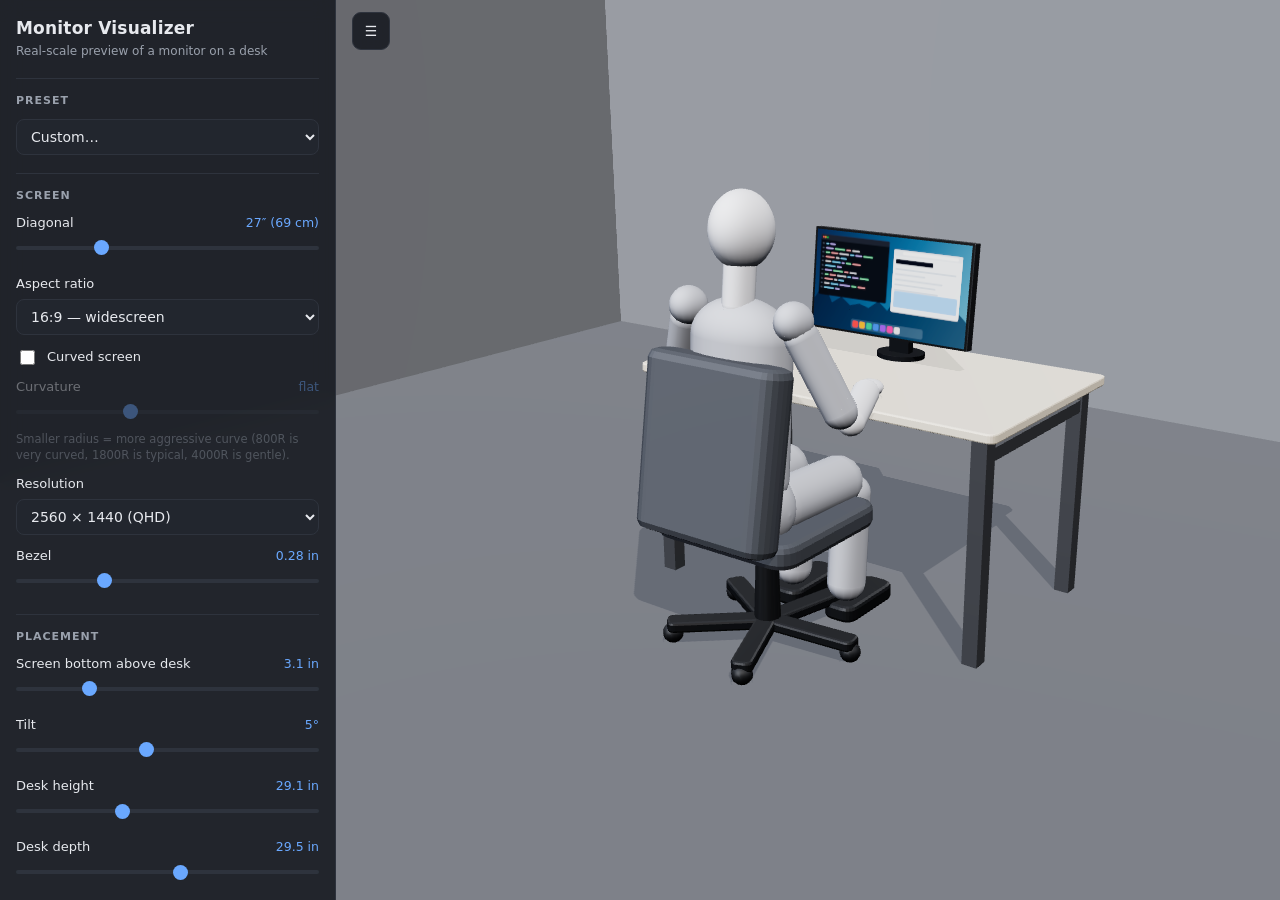
==== public/index.html @ 73b983cd "Serve the site from public/ with Cloudflare caching headers Cloudflare Pages uploads everything unde" ====
<!doctype html>
<html lang="en">
<head>
<meta charset="utf-8" />
<meta name="viewport" content="width=device-width, initial-scale=1, viewport-fit=cover" />
<title>Monitor Visualizer — see your screen at real scale</title>
<meta name="description" content="Enter a monitor's diagonal, aspect ratio and curvature and see it at true scale on a desk, with a seated person for reference." />
<link rel="icon" href="data:image/svg+xml,<svg xmlns='http://www.w3.org/2000/svg' viewBox='0 0 32 32'><text y='26' font-size='26'>🖥️</text></svg>" />
<link rel="stylesheet" href="styles.css" />
<script type="importmap">
{
  "imports": {
    "three": "./vendor/three-0.160.1/three.module.js",
    "three/addons/": "./vendor/three-0.160.1/addons/"
  }
}
</script>
</head>
<body>
  <div id="app">
    <canvas id="view"></canvas>

    <div id="loading"><div class="spinner"></div><p>Loading 3D scene…</p></div>

    <button id="panel-toggle" aria-expanded="true" aria-controls="panel" title="Show/hide controls">☰</button>

    <aside id="panel">
      <header>
        <h1>Monitor Visualizer</h1>
        <p class="sub">Real-scale preview of a monitor on a desk</p>
      </header>

      <section>
        <h2>Preset</h2>
        <div class="row">
          <select id="preset" aria-label="Monitor preset"></select>
        </div>
      </section>

      <section>
        <h2>Screen</h2>

        <label class="field">
          <span class="label">Diagonal <output id="diagonal-out"></output></span>
          <input type="range" id="diagonal" min="13" max="65" step="0.5" value="27" />
        </label>

        <label class="field">
          <span class="label">Aspect ratio</span>
          <select id="aspect">
            <option value="4:3">4:3 — classic</option>
            <option value="3:2">3:2</option>
            <option value="16:10">16:10</option>
            <option value="16:9" selected>16:9 — widescreen</option>
            <option value="21:9">21:9 — ultrawide</option>
            <option value="32:9">32:9 — super ultrawide</option>
            <option value="32:10">32:10</option>
          </select>
        </label>

        <label class="field checkbox">
          <input type="checkbox" id="curved" />
          <span>Curved screen</span>
        </label>

        <label class="field" id="curve-field">
          <span class="label">Curvature <output id="curve-out"></output></span>
          <input type="range" id="curve" min="500" max="4000" step="50" value="1800" />
          <span class="hint">Smaller radius = more aggressive curve (800R is very curved, 1800R is typical, 4000R is gentle).</span>
        </label>

        <label class="field">
          <span class="label">Resolution</span>
          <select id="resolution">
            <option value="1920x1080">1920 × 1080 (FHD)</option>
            <option value="2560x1440" selected>2560 × 1440 (QHD)</option>
            <option value="3840x2160">3840 × 2160 (4K UHD)</option>
            <option value="2560x1080">2560 × 1080 (UW FHD)</option>
            <option value="3440x1440">3440 × 1440 (UW QHD)</option>
            <option value="3840x1600">3840 × 1600 (UW QHD+)</option>
            <option value="5120x2160">5120 × 2160 (5K2K)</option>
            <option value="3840x1080">3840 × 1080 (DFHD)</option>
            <option value="5120x1440">5120 × 1440 (DQHD)</option>
            <option value="7680x2160">7680 × 2160 (DUHD)</option>
          </select>
        </label>

        <label class="field">
          <span class="label">Bezel <output id="bezel-out"></output></span>
          <input type="range" id="bezel" min="0" max="25" step="1" value="7" />
        </label>
      </section>

      <section>
        <h2>Placement</h2>

        <label class="field">
          <span class="label">Screen bottom above desk <output id="riser-out"></output></span>
          <input type="range" id="riser" min="0" max="35" step="0.5" value="8" />
        </label>

        <label class="field">
          <span class="label">Tilt <output id="tilt-out"></output></span>
          <input type="range" id="tilt" min="-10" max="25" step="1" value="5" />
        </label>

        <label class="field">
          <span class="label">Desk height <output id="deskHeight-out"></output></span>
          <input type="range" id="deskHeight" min="55" max="110" step="0.5" value="74" />
        </label>

        <label class="field">
          <span class="label">Desk depth <output id="deskDepth-out"></output></span>
          <input type="range" id="deskDepth" min="45" max="100" step="1" value="75" />
        </label>
      </section>

      <section>
        <h2>Person</h2>

        <label class="field">
          <span class="label">Height <output id="personHeight-out"></output></span>
          <input type="range" id="personHeight" min="140" max="210" step="1" value="175" />
        </label>

        <label class="field">
          <span class="label">Eye-to-screen distance <output id="distance-out"></output></span>
          <input type="range" id="distance" min="30" max="150" step="1" value="70" />
        </label>

        <label class="field checkbox">
          <input type="checkbox" id="showPerson" checked />
          <span>Show person &amp; chair</span>
        </label>
      </section>

      <section>
        <h2>View</h2>
        <div class="views" role="group" aria-label="Camera views">
          <button type="button" data-view="orbit" class="active">Orbit</button>
          <button type="button" data-view="eye">Eye level</button>
          <button type="button" data-view="front">Front</button>
          <button type="button" data-view="side">Side</button>
          <button type="button" data-view="top">Top</button>
        </div>
        <p class="hint" id="view-hint" hidden></p>

        <label class="field">
          <span class="label">On screen</span>
          <select id="content">
            <option value="desktop" selected>Desktop</option>
            <option value="grid">Test grid</option>
            <option value="photo">Photo</option>
            <option value="game">Game</option>
            <option value="off">Powered off</option>
          </select>
        </label>

        <div class="toggles">
          <label class="field checkbox">
            <input type="checkbox" id="guides" />
            <span>Field-of-view guides</span>
          </label>
          <label class="field checkbox">
            <input type="checkbox" id="units" />
            <span>Metric units</span>
          </label>
        </div>
      </section>

      <section id="stats">
        <h2>Numbers</h2>
        <dl>
          <div><dt>Panel size</dt><dd id="st-size">—</dd></div>
          <div><dt>Screen area</dt><dd id="st-area">—</dd></div>
          <div><dt>Pixel density</dt><dd id="st-ppi">—</dd></div>
          <div><dt>Curve depth</dt><dd id="st-sagitta">—</dd></div>
          <div><dt>Wrap angle</dt><dd id="st-wrap">—</dd></div>
          <div><dt>Horizontal FOV</dt><dd id="st-hfov">—</dd></div>
          <div><dt>Vertical FOV</dt><dd id="st-vfov">—</dd></div>
          <div><dt>Eye vs. screen top</dt><dd id="st-eye">—</dd></div>
        </dl>
        <p class="note" id="st-note"></p>
      </section>

      <footer>
        <button type="button" id="share">Copy shareable link</button>
        <button type="button" id="reset">Reset</button>
        <p class="tip">Drag to orbit · scroll to zoom · right-drag to pan</p>
      </footer>
    </aside>
  </div>

  <script type="module" src="src/main.js"></script>
</body>
</html>
---- public/styles.css ----
:root {
  --bg: #14161a;
  --panel: #1b1e24;
  --panel-2: #22262e;
  --line: #2e333d;
  --text: #e7e9ee;
  --muted: #9aa1ad;
  --accent: #6aa8ff;
  --accent-2: #47d5a6;
  --radius: 10px;
}

* { box-sizing: border-box; }

html, body {
  margin: 0;
  height: 100%;
  background: var(--bg);
  color: var(--text);
  font: 14px/1.45 ui-sans-serif, system-ui, -apple-system, "Segoe UI", Roboto, Helvetica, Arial, sans-serif;
  overflow: hidden;
}

#app { position: fixed; inset: 0; }

#view { position: absolute; inset: 0; width: 100%; height: 100%; display: block; touch-action: none; }

/* ---------- loading ---------- */
#loading {
  position: absolute; inset: 0; display: grid; place-content: center; gap: 14px;
  justify-items: center; background: var(--bg); color: var(--muted); z-index: 20;
  transition: opacity .4s ease;
}
#loading.hidden { opacity: 0; pointer-events: none; }
.spinner {
  width: 28px; height: 28px; border-radius: 50%;
  border: 2px solid var(--line); border-top-color: var(--accent);
  animation: spin 0.9s linear infinite;
}
@keyframes spin { to { transform: rotate(360deg); } }

/* ---------- panel ---------- */
#panel {
  position: absolute; top: 0; left: 0; bottom: 0; width: 336px; z-index: 10;
  background: color-mix(in srgb, var(--panel) 92%, transparent);
  backdrop-filter: blur(10px);
  border-right: 1px solid var(--line);
  overflow-y: auto; overscroll-behavior: contain;
  padding: 16px 16px 24px;
  transition: transform .25s ease;
}
#panel.collapsed { transform: translateX(-100%); }

#panel header h1 { margin: 0; font-size: 17px; letter-spacing: .2px; }
#panel header .sub { margin: 2px 0 0; color: var(--muted); font-size: 12px; }

#panel section {
  margin-top: 18px; padding-top: 14px; border-top: 1px solid var(--line);
}
#panel h2 {
  margin: 0 0 10px; font-size: 11px; text-transform: uppercase;
  letter-spacing: .09em; color: var(--muted); font-weight: 600;
}

.field { display: block; margin-bottom: 12px; }
.field .label {
  display: flex; justify-content: space-between; align-items: baseline;
  gap: 8px; margin-bottom: 5px; font-size: 13px;
}
.field output { color: var(--accent); font-variant-numeric: tabular-nums; font-size: 12.5px; }
.field .hint, p.hint { display: block; margin: 5px 0 0; color: var(--muted); font-size: 11.5px; line-height: 1.35; }
p.hint { margin-bottom: 12px; }

.field.checkbox {
  display: flex; align-items: center; gap: 9px; font-size: 13px; margin-bottom: 10px; cursor: pointer;
}
.field.checkbox input { accent-color: var(--accent); width: 15px; height: 15px; }

.toggles { display: grid; gap: 2px; }

select, button {
  font: inherit; color: var(--text); background: var(--panel-2);
  border: 1px solid var(--line); border-radius: 8px; padding: 8px 10px; width: 100%;
}
select { cursor: pointer; }
select:focus-visible, button:focus-visible, input:focus-visible { outline: 2px solid var(--accent); outline-offset: 1px; }

input[type="range"] {
  -webkit-appearance: none; appearance: none; width: 100%; height: 20px;
  background: transparent; cursor: pointer; margin: 0;
}
input[type="range"]::-webkit-slider-runnable-track {
  height: 4px; border-radius: 3px; background: var(--line);
}
input[type="range"]::-webkit-slider-thumb {
  -webkit-appearance: none; appearance: none; width: 15px; height: 15px; margin-top: -5.5px;
  border-radius: 50%; background: var(--accent); border: 0;
}
input[type="range"]::-moz-range-track { height: 4px; border-radius: 3px; background: var(--line); }
input[type="range"]::-moz-range-thumb { width: 15px; height: 15px; border: 0; border-radius: 50%; background: var(--accent); }

#curve-field.disabled { opacity: .38; pointer-events: none; }

.views { display: grid; grid-template-columns: repeat(3, 1fr); gap: 6px; margin-bottom: 12px; }
.views button { padding: 7px 4px; font-size: 12.5px; }
.views button.active { background: var(--accent); border-color: var(--accent); color: #0d1117; font-weight: 600; }

#stats dl { margin: 0; display: grid; gap: 6px; }
#stats dl > div { display: flex; justify-content: space-between; gap: 10px; font-size: 12.5px; }
#stats dt { color: var(--muted); }
#stats dd { margin: 0; text-align: right; font-variant-numeric: tabular-nums; }
#stats .note { margin: 10px 0 0; font-size: 11.5px; color: var(--accent-2); line-height: 1.4; min-height: 1em; }

#panel footer { margin-top: 18px; padding-top: 14px; border-top: 1px solid var(--line); display: grid; gap: 8px; }
#panel footer button:hover { border-color: var(--accent); }
#panel footer .tip { margin: 4px 0 0; color: var(--muted); font-size: 11.5px; text-align: center; }

#panel-toggle {
  position: absolute; top: 12px; left: 352px; z-index: 11;
  width: 38px; height: 38px; padding: 0; border-radius: 9px;
  background: color-mix(in srgb, var(--panel) 92%, transparent);
  backdrop-filter: blur(10px); cursor: pointer; transition: left .25s ease;
}
#panel.collapsed ~ #panel-toggle,
#panel-toggle.shifted { left: 12px; }

@media (max-width: 720px) {
  #panel { width: min(88vw, 336px); }
  #panel-toggle { left: auto; right: 12px; }
  #panel-toggle.shifted { left: auto; right: 12px; }
}
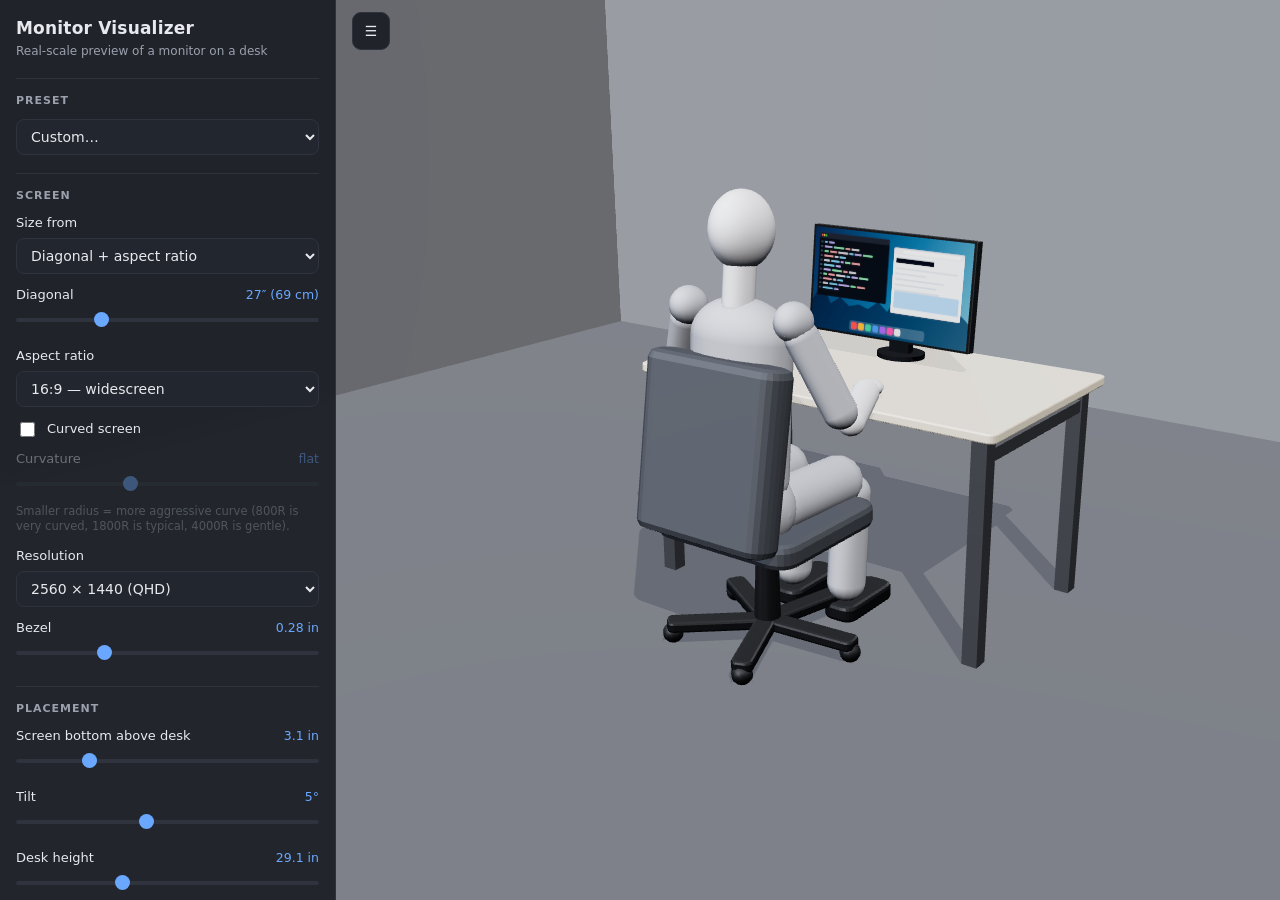
==== commit 50f953bc: "Add exact width x height entry as an alternative to diagonal + aspect Spec sheets quote a display ar" ====
--- a/public/index.html
+++ b/public/index.html
@@ -41,22 +41,47 @@
         <h2>Screen</h2>
 
         <label class="field">
-          <span class="label">Diagonal <output id="diagonal-out"></output></span>
-          <input type="range" id="diagonal" min="13" max="65" step="0.5" value="27" />
-        </label>
-
-        <label class="field">
-          <span class="label">Aspect ratio</span>
-          <select id="aspect">
-            <option value="4:3">4:3 — classic</option>
-            <option value="3:2">3:2</option>
-            <option value="16:10">16:10</option>
-            <option value="16:9" selected>16:9 — widescreen</option>
-            <option value="21:9">21:9 — ultrawide</option>
-            <option value="32:9">32:9 — super ultrawide</option>
-            <option value="32:10">32:10</option>
+          <span class="label">Size from</span>
+          <select id="sizeMode">
+            <option value="diagonal" selected>Diagonal + aspect ratio</option>
+            <option value="manual">Exact width × height</option>
           </select>
         </label>
+
+        <div id="size-diagonal">
+          <label class="field">
+            <span class="label">Diagonal <output id="diagonal-out"></output></span>
+            <input type="range" id="diagonal" min="13" max="65" step="0.5" value="27" />
+          </label>
+
+          <label class="field">
+            <span class="label">Aspect ratio</span>
+            <select id="aspect">
+              <option value="4:3">4:3 — classic</option>
+              <option value="3:2">3:2</option>
+              <option value="16:10">16:10</option>
+              <option value="16:9" selected>16:9 — widescreen</option>
+              <option value="21:9">21:9 — ultrawide</option>
+              <option value="32:9">32:9 — super ultrawide</option>
+              <option value="32:10">32:10</option>
+            </select>
+          </label>
+        </div>
+
+        <div id="size-manual" hidden>
+          <div class="pair">
+            <label class="field">
+              <span class="label">Width <output id="panelW-unit"></output></span>
+              <input type="number" id="panelW" step="0.1" inputmode="decimal" />
+            </label>
+            <label class="field">
+              <span class="label">Height <output id="panelH-unit"></output></span>
+              <input type="number" id="panelH" step="0.1" inputmode="decimal" />
+            </label>
+          </div>
+          <span class="hint">The active image area, excluding the bezel — the figure spec
+            sheets list as “display area” or “viewable image size”.</span>
+        </div>
 
         <label class="field checkbox">
           <input type="checkbox" id="curved" />
@@ -171,7 +196,8 @@
       <section id="stats">
         <h2>Numbers</h2>
         <dl>
-          <div><dt>Panel size</dt><dd id="st-size">—</dd></div>
+          <div><dt>Image area</dt><dd id="st-size">—</dd></div>
+          <div><dt>Diagonal</dt><dd id="st-diagonal">—</dd></div>
           <div><dt>Screen area</dt><dd id="st-area">—</dd></div>
           <div><dt>Pixel density</dt><dd id="st-ppi">—</dd></div>
           <div><dt>Curve depth</dt><dd id="st-sagitta">—</dd></div>
--- a/public/styles.css
+++ b/public/styles.css
@@ -68,8 +68,8 @@
   gap: 8px; margin-bottom: 5px; font-size: 13px;
 }
 .field output { color: var(--accent); font-variant-numeric: tabular-nums; font-size: 12.5px; }
-.field .hint, p.hint { display: block; margin: 5px 0 0; color: var(--muted); font-size: 11.5px; line-height: 1.35; }
-p.hint { margin-bottom: 12px; }
+.hint { display: block; margin: 5px 0 0; color: var(--muted); font-size: 11.5px; line-height: 1.35; }
+p.hint, #size-manual .hint { margin-bottom: 12px; }
 
 .field.checkbox {
   display: flex; align-items: center; gap: 9px; font-size: 13px; margin-bottom: 10px; cursor: pointer;
@@ -78,7 +78,12 @@
 
 .toggles { display: grid; gap: 2px; }
 
-select, button {
+input[type="number"] { width: 100%; }
+
+.pair { display: grid; grid-template-columns: 1fr 1fr; gap: 10px; }
+.pair .field { margin-bottom: 6px; }
+
+select, button, input[type="number"] {
   font: inherit; color: var(--text); background: var(--panel-2);
   border: 1px solid var(--line); border-radius: 8px; padding: 8px 10px; width: 100%;
 }
@@ -100,6 +105,8 @@
 input[type="range"]::-moz-range-thumb { width: 15px; height: 15px; border: 0; border-radius: 50%; background: var(--accent); }
 
 #curve-field.disabled { opacity: .38; pointer-events: none; }
+
+#size-manual .hint { margin-top: 2px; }
 
 .views { display: grid; grid-template-columns: repeat(3, 1fr); gap: 6px; margin-bottom: 12px; }
 .views button { padding: 7px 4px; font-size: 12.5px; }
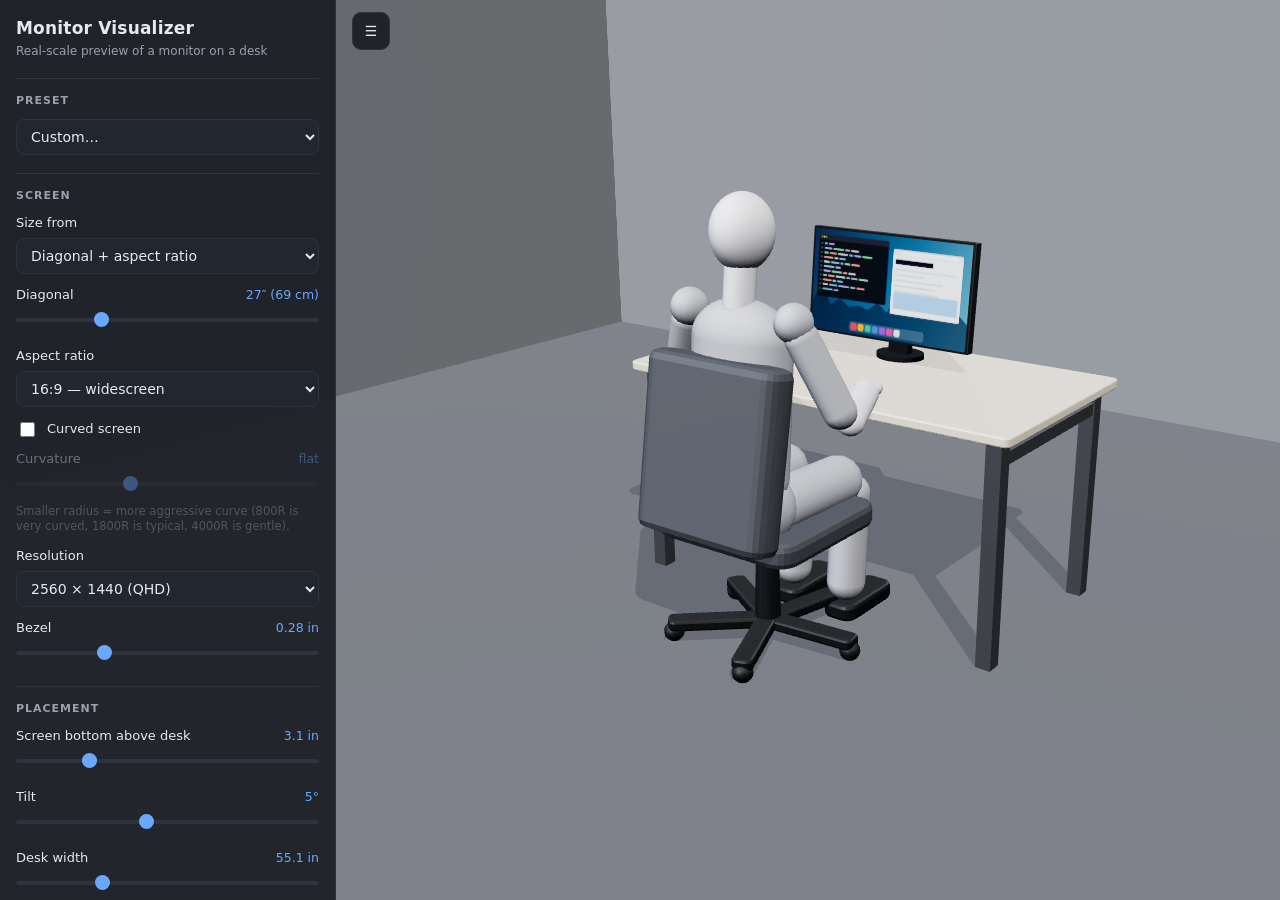
==== commit 9f731e44: "Add a desk width control and a desk clearance readout Desk width was derived from the monitor, which" ====
--- a/public/index.html
+++ b/public/index.html
@@ -130,6 +130,11 @@
         </label>
 
         <label class="field">
+          <span class="label">Desk width <output id="deskWidth-out"></output></span>
+          <input type="range" id="deskWidth" min="80" max="300" step="1" value="140" />
+        </label>
+
+        <label class="field">
           <span class="label">Desk height <output id="deskHeight-out"></output></span>
           <input type="range" id="deskHeight" min="55" max="110" step="0.5" value="74" />
         </label>
@@ -205,6 +210,7 @@
           <div><dt>Horizontal FOV</dt><dd id="st-hfov">—</dd></div>
           <div><dt>Vertical FOV</dt><dd id="st-vfov">—</dd></div>
           <div><dt>Eye vs. screen top</dt><dd id="st-eye">—</dd></div>
+          <div><dt>Desk clearance</dt><dd id="st-desk">—</dd></div>
         </dl>
         <p class="note" id="st-note"></p>
       </section>
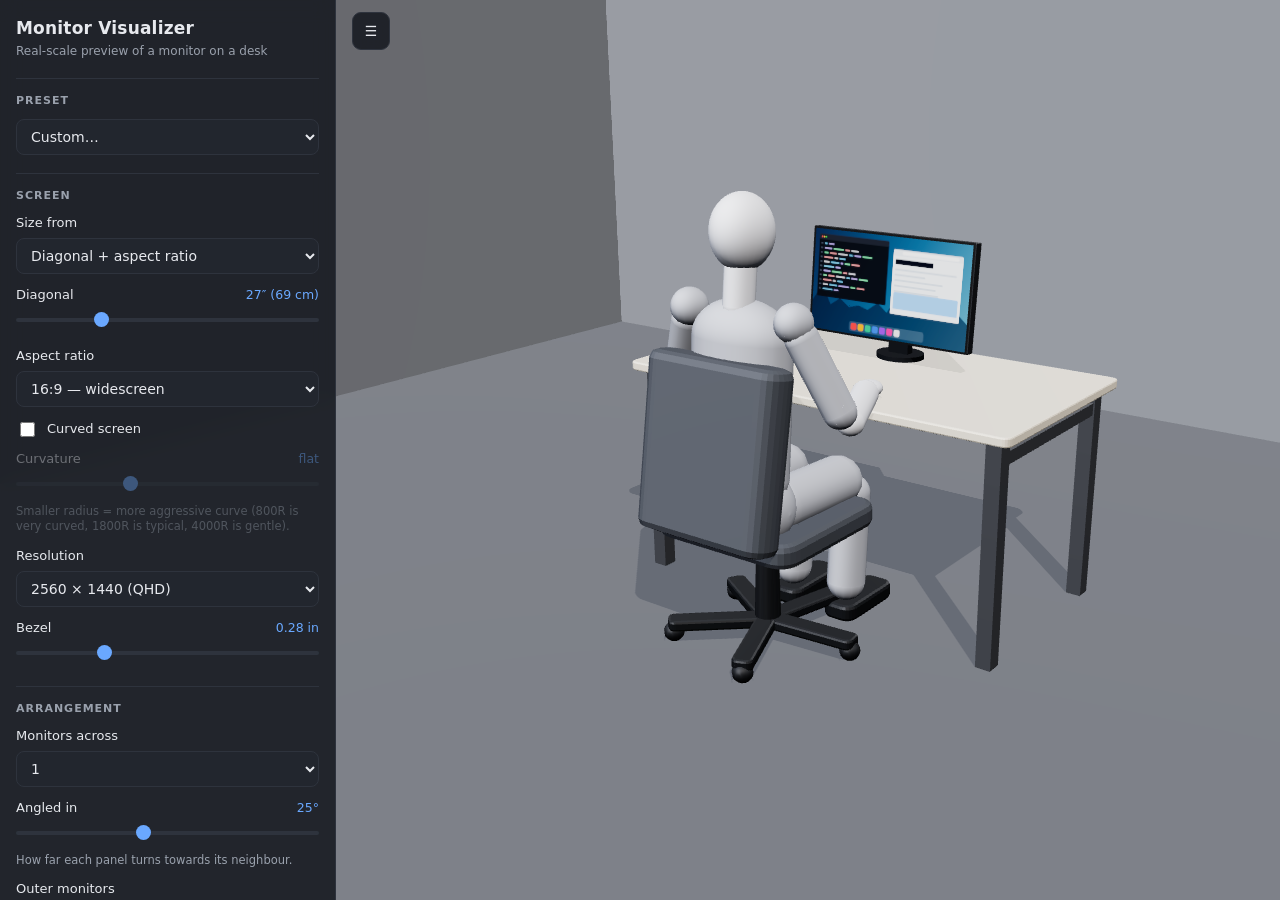
==== commit c84313e4: "Support arrays of monitors: up to 3 across, portrait, and a second row One panel becomes an arrangem" ====
--- a/public/index.html
+++ b/public/index.html
@@ -117,6 +117,47 @@
       </section>
 
       <section>
+        <h2>Arrangement</h2>
+
+        <label class="field">
+          <span class="label">Monitors across</span>
+          <select id="count">
+            <option value="1" selected>1</option>
+            <option value="2">2 — side by side</option>
+            <option value="3">3 — centre plus wings</option>
+          </select>
+        </label>
+
+        <label class="field" id="angle-field">
+          <span class="label">Angled in <output id="arrayAngle-out"></output></span>
+          <input type="range" id="arrayAngle" min="0" max="60" step="1" value="25" />
+          <span class="hint">How far each panel turns towards its neighbour.</span>
+        </label>
+
+        <label class="field" id="sideOrient-field">
+          <span class="label">Outer monitors</span>
+          <select id="sideOrient">
+            <option value="landscape" selected>Landscape</option>
+            <option value="portrait">Portrait — pivoted 90°</option>
+          </select>
+        </label>
+
+        <label class="field">
+          <span class="label">Monitor above</span>
+          <select id="topMonitor">
+            <option value="none" selected>None</option>
+            <option value="landscape">Landscape</option>
+            <option value="portrait">Portrait — pivoted 90°</option>
+          </select>
+        </label>
+
+        <label class="field" id="gap-field">
+          <span class="label">Gap between panels <output id="gap-out"></output></span>
+          <input type="range" id="gap" min="0" max="60" step="1" value="8" />
+        </label>
+      </section>
+
+      <section>
         <h2>Placement</h2>
 
         <label class="field">
@@ -202,6 +243,7 @@
         <h2>Numbers</h2>
         <dl>
           <div><dt>Image area</dt><dd id="st-size">—</dd></div>
+          <div><dt>Array span</dt><dd id="st-span">—</dd></div>
           <div><dt>Diagonal</dt><dd id="st-diagonal">—</dd></div>
           <div><dt>Screen area</dt><dd id="st-area">—</dd></div>
           <div><dt>Pixel density</dt><dd id="st-ppi">—</dd></div>
